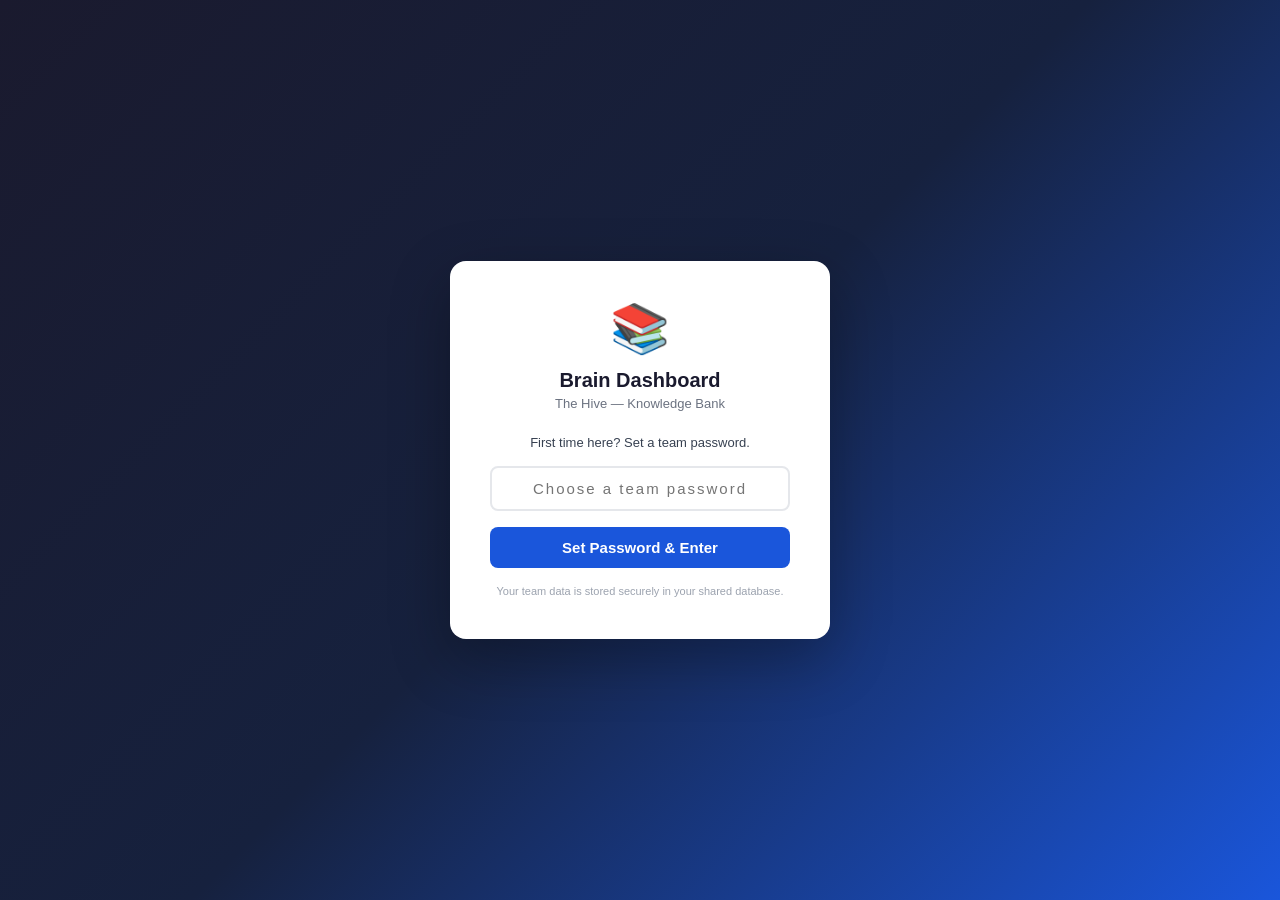
==== brain-dashboard.html @ 135d6a0e "Remove text truncation from broadcast and case report output" ====
<!DOCTYPE html>
<html lang="en">
<head>
<meta charset="UTF-8">
<meta name="viewport" content="width=device-width, initial-scale=1.0">
<title>The Hive — Brain Dashboard</title>
<style>
  /* ── Reset & Base ── */
  *, *::before, *::after { box-sizing: border-box; margin: 0; padding: 0; }
  body {
    font-family: -apple-system, BlinkMacSystemFont, 'Segoe UI', Roboto, Helvetica, Arial, sans-serif;
    background: #f0f2f7;
    color: #1a1a2e;
    min-height: 100vh;
  }

  /* ── Password Screen ── */
  .lock-screen {
    display: flex;
    align-items: center;
    justify-content: center;
    min-height: 100vh;
    background: linear-gradient(135deg, #1a1a2e 0%, #16213e 50%, #1a56db 100%);
  }
  .lock-card {
    background: #fff;
    border-radius: 16px;
    padding: 40px;
    width: 380px;
    max-width: 90vw;
    text-align: center;
    box-shadow: 0 20px 60px rgba(0,0,0,0.3);
  }
  .lock-icon { font-size: 48px; margin-bottom: 12px; }
  .lock-title { font-size: 20px; font-weight: 700; color: #1a1a2e; margin-bottom: 4px; }
  .lock-subtitle { font-size: 13px; color: #6b7280; margin-bottom: 24px; }
  .lock-input {
    width: 100%;
    padding: 12px 16px;
    border: 2px solid #e5e7eb;
    border-radius: 8px;
    font-size: 15px;
    outline: none;
    transition: border-color 0.2s;
    text-align: center;
    letter-spacing: 2px;
  }
  .lock-input:focus { border-color: #1a56db; }
  .lock-input.shake {
    animation: shake 0.3s ease-in-out;
  }
  @keyframes shake {
    0%, 100% { transform: translateX(0); }
    25% { transform: translateX(-6px); }
    75% { transform: translateX(6px); }
  }
  .lock-error {
    color: #dc2626;
    font-size: 12px;
    margin-top: 8px;
    display: none;
  }
  .lock-btn {
    width: 100%;
    padding: 12px;
    background: #1a56db;
    color: #fff;
    border: none;
    border-radius: 8px;
    font-size: 15px;
    font-weight: 600;
    cursor: pointer;
    margin-top: 16px;
    transition: background 0.2s;
  }
  .lock-btn:hover { background: #1945b3; }
  .lock-setup-note {
    font-size: 11px;
    color: #9ca3af;
    margin-top: 16px;
    line-height: 1.4;
  }

  /* ── Dashboard Layout ── */
  .dashboard { display: none; }
  .dashboard.active { display: block; }

  /* Header */
  .dash-header {
    background: #fff;
    border-bottom: 1px solid #e5e7eb;
    padding: 16px 24px;
    position: sticky;
    top: 0;
    z-index: 100;
    box-shadow: 0 1px 4px rgba(0,0,0,0.06);
  }
  .dash-header-top {
    display: flex;
    align-items: center;
    justify-content: space-between;
    margin-bottom: 12px;
  }
  .dash-brand {
    display: flex;
    align-items: center;
    gap: 10px;
  }
  .dash-brand-icon { font-size: 28px; }
  .dash-brand-text { font-size: 18px; font-weight: 700; color: #1a1a2e; }
  .dash-brand-sub { font-size: 12px; color: #6b7280; font-weight: 400; margin-left: 8px; }
  .dash-actions {
    display: flex;
    gap: 8px;
  }
  .dash-btn {
    padding: 8px 16px;
    border: 1px solid #e5e7eb;
    border-radius: 8px;
    background: #fff;
    font-size: 13px;
    font-weight: 500;
    cursor: pointer;
    transition: all 0.15s;
    color: #374151;
  }
  .dash-btn:hover { border-color: #1a56db; color: #1a56db; }
  .dash-btn-primary {
    background: #1a56db;
    color: #fff;
    border-color: #1a56db;
  }
  .dash-btn-primary:hover { background: #1945b3; }

  /* Filters Row */
  .dash-filters {
    display: flex;
    gap: 10px;
    flex-wrap: wrap;
    align-items: center;
  }
  .dash-search {
    flex: 1;
    min-width: 200px;
    padding: 9px 14px 9px 36px;
    border: 1px solid #e5e7eb;
    border-radius: 8px;
    font-size: 14px;
    outline: none;
    transition: border-color 0.2s;
    background: #f9fafb url("data:image/svg+xml,%3Csvg xmlns='http://www.w3.org/2000/svg' width='16' height='16' viewBox='0 0 24 24' fill='none' stroke='%239ca3af' stroke-width='2'%3E%3Ccircle cx='11' cy='11' r='8'/%3E%3Cpath d='m21 21-4.35-4.35'/%3E%3C/svg%3E") 12px center no-repeat;
  }
  .dash-search:focus { border-color: #1a56db; background-color: #fff; }
  .dash-filter-select {
    padding: 9px 12px;
    border: 1px solid #e5e7eb;
    border-radius: 8px;
    font-size: 13px;
    background: #f9fafb;
    color: #374151;
    cursor: pointer;
    outline: none;
    min-width: 130px;
  }
  .dash-filter-select:focus { border-color: #1a56db; }

  /* Stats Bar */
  .dash-stats {
    display: flex;
    gap: 16px;
    padding: 10px 24px;
    background: #fff;
    border-bottom: 1px solid #f3f4f6;
    flex-wrap: wrap;
  }
  .dash-stat {
    font-size: 12px;
    color: #6b7280;
    display: flex;
    align-items: center;
    gap: 4px;
  }
  .dash-stat-num {
    font-weight: 700;
    color: #1a1a2e;
  }

  /* Main Content */
  .dash-main {
    max-width: 900px;
    margin: 0 auto;
    padding: 20px 24px 40px;
  }

  /* Loading */
  .dash-loading {
    text-align: center;
    padding: 60px 20px;
    color: #6b7280;
    font-size: 15px;
  }
  .spinner {
    display: inline-block;
    width: 20px;
    height: 20px;
    border: 2px solid #e5e7eb;
    border-top-color: #1a56db;
    border-radius: 50%;
    animation: spin 0.6s linear infinite;
    vertical-align: middle;
    margin-right: 8px;
  }
  @keyframes spin { to { transform: rotate(360deg); } }

  /* Empty State */
  .dash-empty {
    text-align: center;
    padding: 80px 20px;
    color: #9ca3af;
  }
  .dash-empty-icon { font-size: 48px; margin-bottom: 12px; }
  .dash-empty-title { font-size: 18px; font-weight: 600; color: #6b7280; }
  .dash-empty-desc { font-size: 13px; margin-top: 4px; }

  /* Clip Cards */
  .clip-list {
    display: flex;
    flex-direction: column;
    gap: 12px;
  }
  .clip-card {
    background: #fff;
    border: 1px solid #e5e7eb;
    border-radius: 10px;
    padding: 16px 20px;
    transition: border-color 0.15s, box-shadow 0.15s;
  }
  .clip-card:hover {
    border-color: #c7d2fe;
    box-shadow: 0 2px 8px rgba(26,86,219,0.08);
  }
  .clip-header {
    display: flex;
    align-items: center;
    justify-content: space-between;
    margin-bottom: 8px;
    flex-wrap: wrap;
    gap: 6px;
  }
  .clip-badges {
    display: flex;
    align-items: center;
    gap: 6px;
    flex-wrap: wrap;
  }
  .clip-source {
    font-size: 10px;
    font-weight: 700;
    text-transform: uppercase;
    color: #3730a3;
    background: #e0e7ff;
    padding: 3px 8px;
    border-radius: 4px;
    letter-spacing: 0.3px;
  }
  .clip-coa {
    font-size: 9px;
    font-weight: 700;
    text-transform: uppercase;
    color: #b45309;
    background: #fef3c7;
    padding: 3px 7px;
    border-radius: 4px;
  }
  .clip-rating-badge {
    font-size: 10px;
    font-weight: 600;
    padding: 3px 8px;
    border-radius: 4px;
  }
  .clip-rating-badge.helpful { color: #059669; background: #d1fae5; }
  .clip-rating-badge.negative { color: #dc2626; background: #fee2e2; }
  .clip-rating-badge.neutral { color: #6b7280; background: #e5e7eb; }
  .clip-user {
    font-size: 10px;
    color: #9ca3af;
    font-weight: 500;
  }
  .clip-date {
    font-size: 11px;
    color: #9ca3af;
  }

  .clip-why {
    font-size: 14px;
    font-weight: 600;
    color: #1a1a2e;
    margin-bottom: 6px;
    line-height: 1.4;
  }
  .clip-text {
    font-size: 13px;
    color: #6b7280;
    line-height: 1.5;
    max-height: 60px;
    overflow: hidden;
    position: relative;
    cursor: pointer;
    transition: max-height 0.3s ease;
  }
  .clip-text.expanded {
    max-height: none;
  }
  .clip-text a {
    color: #1a56db;
    text-decoration: underline;
  }
  .clip-text-toggle {
    font-size: 11px;
    color: #1a56db;
    cursor: pointer;
    margin-top: 4px;
    font-weight: 500;
    display: none;
  }
  .clip-text-toggle.visible { display: inline-block; }

  .clip-citation-row {
    margin-top: 6px;
  }
  .clip-citation-input {
    width: 100%;
    font-size: 12px;
    color: #4b5563;
    font-style: italic;
    padding: 5px 8px;
    background: #f8f9ff;
    border: 1px solid #e0e4f0;
    border-left: 3px solid #6366f1;
    border-radius: 2px;
    font-family: inherit;
    transition: border-color 0.15s, background 0.15s;
  }
  .clip-citation-input:focus {
    outline: none;
    background: #fff;
    border-color: #6366f1;
  }
  .clip-citation-input::placeholder {
    color: #b0b8cc;
    font-style: italic;
  }
  .clip-tags {
    display: flex;
    flex-wrap: wrap;
    gap: 4px;
    margin-top: 8px;
  }
  .clip-tag {
    font-size: 11px;
    background: #f3f4f6;
    color: #6b7280;
    padding: 2px 8px;
    border-radius: 10px;
  }

  .clip-footer {
    display: flex;
    align-items: center;
    justify-content: space-between;
    margin-top: 10px;
    padding-top: 10px;
    border-top: 1px solid #f3f4f6;
    flex-wrap: wrap;
    gap: 8px;
  }
  .clip-case {
    font-size: 12px;
    color: #374151;
    font-weight: 500;
  }
  .clip-case-label { color: #9ca3af; font-weight: 400; }

  /* Case & Rating Controls Row */
  .clip-controls {
    display: flex;
    align-items: center;
    gap: 8px;
    margin-top: 10px;
    padding-top: 10px;
    border-top: 1px solid #f3f4f6;
    flex-wrap: wrap;
  }
  .clip-case-select {
    flex: 1;
    min-width: 140px;
    border: 1px solid #e5e7eb;
    border-radius: 6px;
    padding: 5px 8px;
    font-size: 12px;
    color: #374151;
    background: #f9fafb;
    outline: none;
    cursor: pointer;
  }
  .clip-case-select:focus { border-color: #1a56db; }
  .clip-case-new-input {
    flex: 1;
    min-width: 140px;
    border: 1px solid #1a56db;
    border-radius: 6px;
    padding: 5px 8px;
    font-size: 12px;
    color: #1a1a2e;
    background: #eff6ff;
    outline: none;
  }
  .clip-rating-btns {
    display: flex;
    gap: 4px;
  }
  .clip-rating-btn {
    width: 30px;
    height: 30px;
    border: 1px solid #e5e7eb;
    border-radius: 6px;
    background: #fff;
    cursor: pointer;
    font-size: 14px;
    display: flex;
    align-items: center;
    justify-content: center;
    transition: all 0.15s;
  }
  .clip-rating-btn:hover { border-color: #c7d2fe; }
  .clip-rating-btn.active-helpful { background: #d1fae5; border-color: #059669; }
  .clip-rating-btn.active-negative { background: #fee2e2; border-color: #dc2626; }
  .clip-rating-btn.active-neutral { background: #e5e7eb; border-color: #6b7280; }
  .clip-save-indicator {
    font-size: 10px;
    color: #059669;
    font-weight: 500;
    opacity: 0;
    transition: opacity 0.3s;
  }
  .clip-save-indicator.show { opacity: 1; }

  .clip-link {
    font-size: 12px;
    color: #1a56db;
    text-decoration: none;
    font-weight: 500;
  }
  .clip-link:hover { text-decoration: underline; }

  /* Broadcast */
  .clip-broadcast-btn {
    font-size: 12px;
    padding: 5px 12px;
    border: 1px solid #e5e7eb;
    border-radius: 6px;
    background: #fff;
    cursor: pointer;
    color: #374151;
    font-weight: 500;
    transition: all 0.15s;
  }
  .clip-broadcast-btn:hover { border-color: #1a56db; color: #1a56db; }
  .clip-broadcast-card {
    margin-top: 10px;
    border: 1px solid #c7d2fe;
    border-radius: 8px;
    background: #f5f3ff;
    padding: 14px;
    display: none;
  }
  .clip-broadcast-card.active { display: block; }
  .clip-broadcast-text {
    font-family: 'SF Mono', 'Menlo', 'Consolas', monospace;
    font-size: 12px;
    line-height: 1.6;
    color: #1a1a2e;
    white-space: pre-wrap;
    word-break: break-word;
    max-height: 200px;
    overflow-y: auto;
    margin-bottom: 10px;
  }
  .clip-broadcast-copy {
    width: 100%;
    padding: 8px;
    background: #fff;
    color: #374151;
    border: 1px solid #e5e7eb;
    border-radius: 6px;
    font-size: 12px;
    font-weight: 500;
    cursor: pointer;
  }
  .clip-broadcast-copy:hover { border-color: #1a56db; color: #1a56db; }
  .clip-broadcast-feedback {
    text-align: center;
    color: #059669;
    font-size: 12px;
    font-weight: 500;
    margin-top: 6px;
    display: none;
  }

  /* ── Case Report Panel ── */
  .report-overlay {
    display: none;
    position: fixed;
    top: 0; left: 0; right: 0; bottom: 0;
    background: rgba(0,0,0,0.5);
    z-index: 200;
    align-items: center;
    justify-content: center;
  }
  .report-overlay.active { display: flex; }
  .report-panel {
    background: #fff;
    border-radius: 12px;
    padding: 24px;
    width: 600px;
    max-width: 90vw;
    max-height: 80vh;
    overflow-y: auto;
    box-shadow: 0 20px 60px rgba(0,0,0,0.2);
  }
  .report-title {
    font-size: 18px;
    font-weight: 700;
    margin-bottom: 16px;
    display: flex;
    align-items: center;
    justify-content: space-between;
  }
  .report-close {
    background: none;
    border: none;
    font-size: 22px;
    cursor: pointer;
    color: #9ca3af;
    padding: 4px;
    line-height: 1;
  }
  .report-close:hover { color: #374151; }
  .report-select {
    width: 100%;
    padding: 10px 14px;
    border: 1px solid #e5e7eb;
    border-radius: 8px;
    font-size: 14px;
    margin-bottom: 12px;
    outline: none;
  }
  .report-select:focus { border-color: #1a56db; }
  .report-generate-btn {
    width: 100%;
    padding: 10px;
    background: #1a56db;
    color: #fff;
    border: none;
    border-radius: 8px;
    font-size: 14px;
    font-weight: 600;
    cursor: pointer;
    margin-bottom: 16px;
  }
  .report-generate-btn:hover { background: #1945b3; }
  .report-output {
    display: none;
  }
  .report-output.active { display: block; }
  .report-text {
    font-family: 'SF Mono', 'Menlo', 'Consolas', monospace;
    font-size: 12px;
    line-height: 1.6;
    color: #1a1a2e;
    white-space: pre-wrap;
    word-break: break-word;
    background: #f9fafb;
    border: 1px solid #e5e7eb;
    border-radius: 8px;
    padding: 16px;
    max-height: 400px;
    overflow-y: auto;
    margin-bottom: 12px;
  }
  .report-copy-btn {
    width: 100%;
    padding: 10px;
    background: #fff;
    color: #374151;
    border: 1px solid #e5e7eb;
    border-radius: 8px;
    font-size: 13px;
    font-weight: 500;
    cursor: pointer;
  }
  .report-copy-btn:hover { border-color: #1a56db; color: #1a56db; }
  .report-feedback {
    text-align: center;
    color: #059669;
    font-size: 13px;
    font-weight: 500;
    margin-top: 8px;
    display: none;
  }

  /* ── Refresh indicator ── */
  .dash-refresh {
    font-size: 11px;
    color: #9ca3af;
    text-align: center;
    padding: 12px;
  }

  /* ── Responsive ── */
  @media (max-width: 640px) {
    .dash-header { padding: 12px 16px; }
    .dash-main { padding: 16px; }
    .dash-filters { flex-direction: column; }
    .dash-search { min-width: unset; }
    .dash-filter-select { width: 100%; }
    .clip-card { padding: 12px 14px; }
    .dash-header-top { flex-direction: column; align-items: flex-start; gap: 8px; }
    .dash-actions { width: 100%; }
    .dash-btn { flex: 1; text-align: center; }
  }
</style>
</head>
<body>

<!-- ── Password Screen ── -->
<div class="lock-screen" id="lock-screen">
  <div class="lock-card">
    <div class="lock-icon">&#128218;</div>
    <div class="lock-title">Brain Dashboard</div>
    <div class="lock-subtitle">The Hive — Knowledge Bank</div>
    <div id="setup-section" style="display: none;">
      <p style="font-size: 13px; color: #374151; margin-bottom: 16px;">First time here? Set a team password.</p>
      <input type="password" id="setup-input" class="lock-input" placeholder="Choose a team password" />
      <div class="lock-error" id="setup-error">Please enter a password</div>
      <button class="lock-btn" id="btn-setup">Set Password &amp; Enter</button>
    </div>
    <div id="unlock-section" style="display: none;">
      <input type="password" id="unlock-input" class="lock-input" placeholder="Enter team password" />
      <div class="lock-error" id="unlock-error">Wrong password. Try again.</div>
      <button class="lock-btn" id="btn-unlock">Unlock</button>
    </div>
    <div class="lock-setup-note">Your team data is stored securely in your shared database.</div>
  </div>
</div>

<!-- ── Dashboard ── -->
<div class="dashboard" id="dashboard">

  <!-- Header -->
  <div class="dash-header">
    <div class="dash-header-top">
      <div class="dash-brand">
        <span class="dash-brand-icon">&#128218;</span>
        <span class="dash-brand-text">Brain Dashboard <span class="dash-brand-sub">The Hive</span></span>
      </div>
      <div class="dash-actions">
        <button class="dash-btn" id="btn-refresh">&#128260; Refresh</button>
        <button class="dash-btn" id="btn-export-csv">&#128230; Export CSV</button>
        <button class="dash-btn dash-btn-primary" id="btn-case-report">&#128203; Case Report</button>
      </div>
    </div>
    <div class="dash-filters">
      <input type="text" class="dash-search" id="search-input" placeholder="Search clips..." />
      <select class="dash-filter-select" id="filter-coa">
        <option value="">All Causes of Action</option>
      </select>
      <select class="dash-filter-select" id="filter-case">
        <option value="">All Cases</option>
      </select>
      <select class="dash-filter-select" id="filter-rating">
        <option value="">All Ratings</option>
        <option value="Helpful">&#9989; Helpful</option>
        <option value="Negative">&#9888;&#65039; Negative</option>
        <option value="Neutral">&#10134; Neutral</option>
        <option value="__unrated__">&#128204; Unrated</option>
      </select>
      <select class="dash-filter-select" id="filter-user">
        <option value="">All Users</option>
      </select>
    </div>
  </div>

  <!-- Stats -->
  <div class="dash-stats" id="stats-bar">
    <div class="dash-stat"><span class="dash-stat-num" id="stat-total">0</span> clips</div>
    <div class="dash-stat">&#9989; <span class="dash-stat-num" id="stat-helpful">0</span> Helpful</div>
    <div class="dash-stat">&#9888;&#65039; <span class="dash-stat-num" id="stat-negative">0</span> Negative</div>
    <div class="dash-stat">&#10134; <span class="dash-stat-num" id="stat-neutral">0</span> Neutral</div>
    <div class="dash-stat">&#128204; <span class="dash-stat-num" id="stat-cases">0</span> Cases</div>
  </div>

  <!-- Main Content -->
  <div class="dash-main">
    <div class="dash-loading" id="loading"><span class="spinner"></span> Loading clips from database...</div>
    <div class="dash-empty" id="empty-state" style="display: none;">
      <div class="dash-empty-icon">&#128218;</div>
      <div class="dash-empty-title">No clips found</div>
      <div class="dash-empty-desc">Start capturing legal findings with the Chrome extension!</div>
    </div>
    <div class="clip-list" id="clip-list"></div>
    <div class="dash-refresh" id="refresh-note"></div>
  </div>
</div>

<!-- ── Case Report Overlay ── -->
<div class="report-overlay" id="report-overlay">
  <div class="report-panel">
    <div class="report-title">
      &#128203; Case Report
      <button class="report-close" id="report-close">&times;</button>
    </div>
    <select class="report-select" id="report-case-select">
      <option value="">— Pick a case —</option>
    </select>
    <button class="report-generate-btn" id="report-generate">Generate Report</button>
    <div class="report-output" id="report-output">
      <div class="report-text" id="report-text"></div>
      <button class="report-copy-btn" id="report-copy">&#128203; Copy to Clipboard</button>
      <div class="report-feedback" id="report-feedback">Copied!</div>
    </div>
  </div>
</div>

<script>
(function () {
  // ── Supabase Config ──
  const SUPABASE_URL = 'https://enptpydsfxmigfodrjbb.supabase.co';
  const SUPABASE_KEY = 'sb_publishable_L3XRLx45c6FLdRQG7oGLeg_faLqqPEU';

  // ── State ──
  let allRecords = [];
  let filteredRecords = [];
  let knownCaseNames = [];

  // ── DOM ──
  const lockScreen = document.getElementById('lock-screen');
  const setupSection = document.getElementById('setup-section');
  const unlockSection = document.getElementById('unlock-section');
  const setupInput = document.getElementById('setup-input');
  const setupError = document.getElementById('setup-error');
  const btnSetup = document.getElementById('btn-setup');
  const unlockInput = document.getElementById('unlock-input');
  const unlockError = document.getElementById('unlock-error');
  const btnUnlock = document.getElementById('btn-unlock');

  const dashboard = document.getElementById('dashboard');
  const searchInput = document.getElementById('search-input');
  const filterCoa = document.getElementById('filter-coa');
  const filterCase = document.getElementById('filter-case');
  const filterRating = document.getElementById('filter-rating');
  const filterUser = document.getElementById('filter-user');
  const loading = document.getElementById('loading');
  const emptyState = document.getElementById('empty-state');
  const clipList = document.getElementById('clip-list');
  const refreshNote = document.getElementById('refresh-note');

  const btnRefresh = document.getElementById('btn-refresh');
  const btnExportCsv = document.getElementById('btn-export-csv');
  const btnCaseReport = document.getElementById('btn-case-report');

  const reportOverlay = document.getElementById('report-overlay');
  const reportClose = document.getElementById('report-close');
  const reportCaseSelect = document.getElementById('report-case-select');
  const reportGenerate = document.getElementById('report-generate');
  const reportOutput = document.getElementById('report-output');
  const reportText = document.getElementById('report-text');
  const reportCopy = document.getElementById('report-copy');
  const reportFeedback = document.getElementById('report-feedback');

  // ── Password Logic ──
  const storedPw = localStorage.getItem('brainDashPassword');
  if (!storedPw) {
    setupSection.style.display = 'block';
  } else {
    unlockSection.style.display = 'block';
  }

  btnSetup.addEventListener('click', () => {
    const pw = setupInput.value.trim();
    if (!pw) { setupError.style.display = 'block'; return; }
    localStorage.setItem('brainDashPassword', pw);
    setupError.style.display = 'none';
    enterDashboard();
  });
  setupInput.addEventListener('keydown', (e) => { if (e.key === 'Enter') btnSetup.click(); });
  setupInput.addEventListener('input', () => { setupError.style.display = 'none'; });

  btnUnlock.addEventListener('click', () => {
    const entered = unlockInput.value;
    if (entered === localStorage.getItem('brainDashPassword')) {
      unlockError.style.display = 'none';
      enterDashboard();
    } else {
      unlockError.style.display = 'block';
      unlockInput.classList.add('shake');
      setTimeout(() => unlockInput.classList.remove('shake'), 400);
      unlockInput.select();
    }
  });
  unlockInput.addEventListener('keydown', (e) => { if (e.key === 'Enter') btnUnlock.click(); });
  unlockInput.addEventListener('input', () => { unlockError.style.display = 'none'; });

  function enterDashboard() {
    lockScreen.style.display = 'none';
    dashboard.classList.add('active');
    loadData();
  }

  // ── Supabase Fetch ──
  async function fetchClips() {
    const res = await fetch(`${SUPABASE_URL}/rest/v1/clips?order=created_at.desc&select=*`, {
      headers: {
        'apikey': SUPABASE_KEY,
        'Authorization': `Bearer ${SUPABASE_KEY}`
      }
    });
    if (!res.ok) throw new Error(`Fetch failed: ${res.status}`);
    return await res.json();
  }

  function mapRecord(row) {
    return {
      id: row.id,
      timestamp: row.timestamp || row.created_at,
      user: row.username || '',
      source: row.source || '',
      pageTitle: row.page_title || '',
      url: row.url || '',
      text: row.captured_text || '',
      html: row.captured_html || '',
      why: row.why_it_matters || '',
      tags: row.tags || '',
      causeOfAction: row.cause_of_action || '',
      caseName: row.case_name || '',
      rating: row.rating || '',
      citation: row.citation || ''
    };
  }

  // ── Update Record in Supabase ──
  async function updateRecord(id, updates) {
    if (!id) { console.warn('No id for update'); return; }
    try {
      const res = await fetch(`${SUPABASE_URL}/rest/v1/clips?id=eq.${id}`, {
        method: 'PATCH',
        headers: {
          'apikey': SUPABASE_KEY,
          'Authorization': `Bearer ${SUPABASE_KEY}`,
          'Content-Type': 'application/json',
          'Prefer': 'return=representation'
        },
        body: JSON.stringify(updates)
      });
      if (!res.ok) console.warn('Update failed:', res.status);
    } catch (e) {
      console.warn('Update error:', e);
    }
  }

  function flashSaved(idx) {
    const ind = document.getElementById(`save-ind-${idx}`);
    if (!ind) return;
    ind.classList.add('show');
    setTimeout(() => { ind.classList.remove('show'); }, 1500);
  }

  // ── Load Data ──
  async function loadData() {
    loading.style.display = 'block';
    emptyState.style.display = 'none';
    clipList.innerHTML = '';

    try {
      const rows = await fetchClips();
      allRecords = rows.map(mapRecord);
    } catch (err) {
      loading.style.display = 'none';
      clipList.innerHTML = '<div class="dash-empty"><div class="dash-empty-icon">&#9888;&#65039;</div><div class="dash-empty-title">Failed to load</div><div class="dash-empty-desc">' + escapeHtml(err.message) + '</div></div>';
      return;
    }

    loading.style.display = 'none';

    // Build known case names list
    knownCaseNames = [...new Set(allRecords.map(r => r.caseName).filter(Boolean))].sort();

    populateFilters();
    applyFilters();

    refreshNote.textContent = 'Last refreshed: ' + new Date().toLocaleTimeString();
  }

  // ── Populate Dynamic Filter Dropdowns ──
  function populateFilters() {
    // COA
    const coas = [...new Set(allRecords.map(r => r.causeOfAction).filter(Boolean))].sort();
    filterCoa.innerHTML = '<option value="">All Causes of Action</option>';
    coas.forEach(c => { filterCoa.innerHTML += `<option value="${escapeHtml(c)}">${escapeHtml(c)}</option>`; });

    // Cases
    const cases = [...new Set(allRecords.map(r => r.caseName).filter(Boolean))].sort();
    filterCase.innerHTML = '<option value="">All Cases</option>';
    cases.forEach(c => { filterCase.innerHTML += `<option value="${escapeHtml(c)}">${escapeHtml(c)}</option>`; });

    // Users
    const users = [...new Set(allRecords.map(r => r.user).filter(Boolean))].sort();
    filterUser.innerHTML = '<option value="">All Users</option>';
    users.forEach(u => { filterUser.innerHTML += `<option value="${escapeHtml(u)}">${escapeHtml(u)}</option>`; });
  }

  // ── Apply Filters & Search ──
  function applyFilters() {
    const q = searchInput.value.trim().toLowerCase();
    const coa = filterCoa.value;
    const caseName = filterCase.value;
    const rating = filterRating.value;
    const user = filterUser.value;

    filteredRecords = allRecords.filter(r => {
      if (coa && r.causeOfAction !== coa) return false;
      if (caseName && r.caseName !== caseName) return false;
      if (rating === '__unrated__' && r.rating) return false;
      if (rating && rating !== '__unrated__' && r.rating !== rating) return false;
      if (user && r.user !== user) return false;

      if (q) {
        const searchable = [r.why, r.text, r.tags, r.source, r.pageTitle, r.causeOfAction, r.caseName, r.user, r.citation].join(' ').toLowerCase();
        if (!searchable.includes(q)) return false;
      }

      return true;
    });

    updateStats();
    renderClips();
  }

  // ── Stats ──
  function updateStats() {
    document.getElementById('stat-total').textContent = filteredRecords.length;
    document.getElementById('stat-helpful').textContent = filteredRecords.filter(r => r.rating === 'Helpful').length;
    document.getElementById('stat-negative').textContent = filteredRecords.filter(r => r.rating === 'Negative').length;
    document.getElementById('stat-neutral').textContent = filteredRecords.filter(r => r.rating === 'Neutral').length;
    document.getElementById('stat-cases').textContent = new Set(filteredRecords.map(r => r.caseName).filter(Boolean)).size;
  }

  // ── Render Clips ──
  function renderClips() {
    if (filteredRecords.length === 0) {
      clipList.innerHTML = '';
      emptyState.style.display = 'block';
      return;
    }
    emptyState.style.display = 'none';

    clipList.innerHTML = filteredRecords.map((r, i) => {
      const date = r.timestamp ? new Date(r.timestamp).toLocaleDateString('en-US', { month: 'short', day: 'numeric', year: 'numeric' }) : '';
      const tagsHtml = (r.tags || '').split(',').filter(t => t.trim()).map(t =>
        `<span class="clip-tag">${escapeHtml(t.trim())}</span>`
      ).join('');
      const coaBadge = r.causeOfAction ? `<span class="clip-coa">${escapeHtml(r.causeOfAction)}</span>` : '';

      const userBadge = r.user ? `<span class="clip-user">by ${escapeHtml(r.user)}</span>` : '';
      const textPreview = r.html ? sanitizeHtml(r.html) : escapeHtml(r.text || '');
      const needsToggle = (r.text || '').length > 200;

      const currentRating = r.rating || '';
      const currentCase = r.caseName || '';

      // Build case name dropdown options
      let caseOptions = '<option value="">— Assign case —</option>';
      knownCaseNames.forEach(name => {
        const selected = name === currentCase ? ' selected' : '';
        caseOptions += `<option value="${escapeHtml(name)}"${selected}>${escapeHtml(name)}</option>`;
      });
      if (currentCase && !knownCaseNames.includes(currentCase)) {
        caseOptions += `<option value="${escapeHtml(currentCase)}" selected>${escapeHtml(currentCase)}</option>`;
      }
      caseOptions += '<option value="__add_new__">\u2795 Add new...</option>';

      const urlLink = r.url ? `<a href="${escapeHtml(r.url)}" target="_blank" rel="noopener" class="clip-link">&#128279; View Source</a>` : '';

      return `
        <div class="clip-card">
          <div class="clip-header">
            <div class="clip-badges">
              <span class="clip-source">${escapeHtml(r.source || 'Web')}</span>
              ${coaBadge}
              ${userBadge}
            </div>
            <span class="clip-date">${date}</span>
          </div>
          <div class="clip-why">${escapeHtml(r.why || '')}</div>
          <div class="clip-text" data-idx="${i}">${textPreview}</div>
          ${needsToggle ? `<span class="clip-text-toggle visible" data-idx="${i}">Show more</span>` : ''}
          <div class="clip-citation-row">
            <input type="text" class="clip-citation-input" data-idx="${i}" placeholder="Add citation (e.g., Smith v. Jones, 123 F.3d 456)" value="${escapeHtml(r.citation || '')}" />
          </div>
          ${tagsHtml ? `<div class="clip-tags">${tagsHtml}</div>` : ''}
          <div class="clip-controls">
            <select class="clip-case-select" data-idx="${i}">${caseOptions}</select>
            <input type="text" class="clip-case-new-input" data-idx="${i}" placeholder="Type case name..." style="display: none;" />
            <div class="clip-rating-btns">
              <button class="clip-rating-btn ${currentRating === 'Helpful' ? 'active-helpful' : ''}" data-idx="${i}" data-rating="Helpful" title="Helpful">&#9989;</button>
              <button class="clip-rating-btn ${currentRating === 'Negative' ? 'active-negative' : ''}" data-idx="${i}" data-rating="Negative" title="Negative">&#9888;&#65039;</button>
              <button class="clip-rating-btn ${currentRating === 'Neutral' ? 'active-neutral' : ''}" data-idx="${i}" data-rating="Neutral" title="Neutral">&#10134;</button>
            </div>
            <span class="clip-save-indicator" id="save-ind-${i}">&#10003; Saved</span>
          </div>
          <div class="clip-footer">
            <div>${urlLink}</div>
            <button class="clip-broadcast-btn" data-idx="${i}">&#128225; Broadcast</button>
          </div>
          <div class="clip-broadcast-card" id="broadcast-card-${i}">
            <div class="clip-broadcast-text" id="broadcast-text-${i}"></div>
            <button class="clip-broadcast-copy" data-idx="${i}">&#128203; Copy to Clipboard</button>
            <div class="clip-broadcast-feedback" id="broadcast-feedback-${i}">Copied!</div>
          </div>
        </div>
      `;
    }).join('');

    // Attach expand/collapse handlers
    clipList.querySelectorAll('.clip-text-toggle').forEach(btn => {
      btn.addEventListener('click', () => {
        const idx = btn.dataset.idx;
        const textEl = clipList.querySelector(`.clip-text[data-idx="${idx}"]`);
        if (textEl.classList.contains('expanded')) {
          textEl.classList.remove('expanded');
          btn.textContent = 'Show more';
        } else {
          textEl.classList.add('expanded');
          btn.textContent = 'Show less';
        }
      });
    });

    // Attach broadcast button handlers
    clipList.querySelectorAll('.clip-broadcast-btn').forEach(btn => {
      btn.addEventListener('click', () => {
        const idx = parseInt(btn.dataset.idx);
        const card = document.getElementById(`broadcast-card-${idx}`);
        const textEl = document.getElementById(`broadcast-text-${idx}`);

        if (card.classList.contains('active')) {
          card.classList.remove('active');
          btn.innerHTML = '&#128225; Broadcast';
          return;
        }

        // Close any other open broadcast cards
        clipList.querySelectorAll('.clip-broadcast-card').forEach(c => c.classList.remove('active'));
        clipList.querySelectorAll('.clip-broadcast-btn').forEach(b => b.innerHTML = '&#128225; Broadcast');

        textEl.textContent = formatBroadcast(filteredRecords[idx]);
        card.classList.add('active');
        btn.textContent = '\u25B2 Hide';
      });
    });

    // Attach broadcast copy handlers
    clipList.querySelectorAll('.clip-broadcast-copy').forEach(btn => {
      btn.addEventListener('click', async () => {
        const idx = btn.dataset.idx;
        const text = document.getElementById(`broadcast-text-${idx}`).textContent;
        const feedback = document.getElementById(`broadcast-feedback-${idx}`);
        try {
          await navigator.clipboard.writeText(text);
        } catch (e) {
          const ta = document.createElement('textarea');
          ta.value = text;
          document.body.appendChild(ta);
          ta.select();
          document.execCommand('copy');
          document.body.removeChild(ta);
        }
        feedback.style.display = 'block';
        setTimeout(() => { feedback.style.display = 'none'; }, 2000);
      });
    });

    // ── Case name dropdown handlers ──
    clipList.querySelectorAll('.clip-case-select').forEach(select => {
      select.addEventListener('change', () => {
        const idx = parseInt(select.dataset.idx);
        const r = filteredRecords[idx];

        if (select.value === '__add_new__') {
          select.style.display = 'none';
          const newInput = select.parentElement.querySelector('.clip-case-new-input');
          newInput.style.display = 'block';
          newInput.focus();
          return;
        }

        const caseName = select.value;
        r.caseName = caseName;
        updateRecord(r.id, { case_name: caseName });
        flashSaved(idx);
      });
    });

    // ── "Add new" case input handlers ──
    clipList.querySelectorAll('.clip-case-new-input').forEach(input => {
      function commitNewCase() {
        const idx = parseInt(input.dataset.idx);
        const r = filteredRecords[idx];
        const caseName = input.value.trim();
        const select = input.parentElement.querySelector('.clip-case-select');

        if (caseName) {
          if (!knownCaseNames.includes(caseName)) {
            knownCaseNames.push(caseName);
            knownCaseNames.sort();
          }
          // Add option to all dropdowns on the page
          clipList.querySelectorAll('.clip-case-select').forEach(s => {
            const exists = Array.from(s.options).some(o => o.value === caseName);
            if (!exists) {
              const addNewOpt = s.querySelector('option[value="__add_new__"]');
              const newOpt = document.createElement('option');
              newOpt.value = caseName;
              newOpt.textContent = caseName;
              s.insertBefore(newOpt, addNewOpt);
            }
          });
          select.value = caseName;
          r.caseName = caseName;
          updateRecord(r.id, { case_name: caseName });
          flashSaved(idx);
        } else {
          select.value = r.caseName || '';
        }

        input.style.display = 'none';
        select.style.display = 'block';
        input.value = '';
      }

      input.addEventListener('keydown', (e) => {
        if (e.key === 'Enter') { e.preventDefault(); commitNewCase(); }
        if (e.key === 'Escape') {
          const select = input.parentElement.querySelector('.clip-case-select');
          select.value = filteredRecords[parseInt(input.dataset.idx)].caseName || '';
          input.style.display = 'none';
          select.style.display = 'block';
          input.value = '';
        }
      });
      input.addEventListener('blur', () => { setTimeout(commitNewCase, 150); });
    });

    // ── Rating button handlers ──
    clipList.querySelectorAll('.clip-rating-btn').forEach(btn => {
      btn.addEventListener('click', () => {
        const idx = parseInt(btn.dataset.idx);
        const r = filteredRecords[idx];
        const rating = btn.dataset.rating;
        const newRating = (r.rating === rating) ? '' : rating;
        r.rating = newRating;

        // Update button styles in this row
        const row = btn.closest('.clip-controls');
        row.querySelectorAll('.clip-rating-btn').forEach(b => {
          b.className = 'clip-rating-btn';
        });
        if (newRating) {
          btn.classList.add('active-' + newRating.toLowerCase());
        }

        updateRecord(r.id, { rating: newRating });
        flashSaved(idx);
        updateStats();
      });
    });

    // ── Citation input handlers (save on blur or Enter) ──
    let citationDebounce = null;
    clipList.querySelectorAll('.clip-citation-input').forEach(input => {
      input.addEventListener('blur', () => {
        const idx = parseInt(input.dataset.idx);
        const r = filteredRecords[idx];
        const newCitation = input.value.trim();
        if (newCitation !== (r.citation || '')) {
          r.citation = newCitation;
          updateRecord(r.id, { citation: newCitation });
          flashSaved(idx);
        }
      });
      input.addEventListener('keydown', (e) => {
        if (e.key === 'Enter') {
          e.preventDefault();
          input.blur();
        }
      });
    });
  }

  // ── Format Broadcast Message ──
  function formatBroadcast(record) {
    const title = record.pageTitle || record.source || 'something interesting';
    const why = record.why.charAt(0).toLowerCase() + record.why.slice(1);
    const whyClean = why.replace(/\.\s*$/, '');

    let msg = `Hey team \u2014 found something worth reading: *${title}*\n\n`;
    msg += `Why it matters: ${whyClean}.\n\n`;
    msg += `Here is a key quote from the source:\n`;

    msg += `> \u201C${record.text}\u201D\n\n`;

    if (record.citation) msg += `Citation: ${record.citation}\n`;
    if (record.url) msg += `Read more: ${record.url}\n`;
    if (record.tags) msg += `\n#${record.tags.split(',').map(t => t.trim()).join(' #')}`;
    return msg;
  }

  // ── Event Listeners ──
  let searchTimeout;
  searchInput.addEventListener('input', () => {
    clearTimeout(searchTimeout);
    searchTimeout = setTimeout(applyFilters, 200);
  });
  filterCoa.addEventListener('change', applyFilters);
  filterCase.addEventListener('change', applyFilters);
  filterRating.addEventListener('change', applyFilters);
  filterUser.addEventListener('change', applyFilters);

  btnRefresh.addEventListener('click', loadData);

  // ── CSV Export ──
  btnExportCsv.addEventListener('click', () => {
    const data = filteredRecords.length > 0 ? filteredRecords : allRecords;
    if (data.length === 0) return;

    const headers = ['Timestamp', 'User', 'Source', 'Page Title', 'URL', 'Captured Text', 'Why It Matters', 'Tags', 'Cause of Action', 'Case Name', 'Rating', 'Citation'];
    const rows = data.map(r => [
      r.timestamp || '', r.user || '', r.source || '', r.pageTitle || '',
      r.url || '', r.text || '', r.why || '', r.tags || '',
      r.causeOfAction || '', r.caseName || '', r.rating || '', r.citation || ''
    ]);

    const csvContent = [headers, ...rows]
      .map(row => row.map(cell => `"${String(cell).replace(/"/g, '""')}"`).join(','))
      .join('\n');

    const blob = new Blob([csvContent], { type: 'text/csv;charset=utf-8;' });
    const url = URL.createObjectURL(blob);
    const a = document.createElement('a');
    a.href = url;
    a.download = `the-hive-export-${new Date().toISOString().slice(0, 10)}.csv`;
    a.click();
    URL.revokeObjectURL(url);
  });

  // ── Case Report ──
  btnCaseReport.addEventListener('click', () => {
    const caseNames = [...new Set(allRecords.map(r => r.caseName).filter(Boolean))].sort();
    reportCaseSelect.innerHTML = '<option value="">— Pick a case —</option>';
    caseNames.forEach(name => {
      reportCaseSelect.innerHTML += `<option value="${escapeHtml(name)}">${escapeHtml(name)}</option>`;
    });
    if (caseNames.length === 0) {
      reportCaseSelect.innerHTML = '<option value="">No cases assigned yet</option>';
    }
    reportOutput.classList.remove('active');
    reportOverlay.classList.add('active');
  });

  reportClose.addEventListener('click', () => { reportOverlay.classList.remove('active'); });
  reportOverlay.addEventListener('click', (e) => { if (e.target === reportOverlay) reportOverlay.classList.remove('active'); });

  reportGenerate.addEventListener('click', () => {
    const caseName = reportCaseSelect.value;
    if (!caseName) return;

    const caseRecords = allRecords.filter(r => r.caseName === caseName);
    const helpful = caseRecords.filter(r => r.rating === 'Helpful');
    const negative = caseRecords.filter(r => r.rating === 'Negative');
    const neutral = caseRecords.filter(r => r.rating === 'Neutral');
    const unrated = caseRecords.filter(r => !r.rating);

    let report = `\u{1F4CB} CASE: ${caseName}\n\n`;

    function formatSection(title, emoji, items) {
      if (items.length === 0) return '';
      let s = `${emoji} ${title}\n\u2500\u2500\u2500\u2500\u2500\u2500\u2500\u2500\u2500\n`;
      items.forEach(r => {
        const source = r.pageTitle || r.source || 'Unknown source';
        const why = r.why || '';
        s += `\u2022 ${source} \u2014 ${why}\n`;
        s += `  Key quote: \u201C${r.text || ''}\u201D\n`;
        if (r.citation) s += `  Citation: ${r.citation}\n`;
        if (r.url) s += `  Link: ${r.url}\n`;
        s += '\n';
      });
      return s;
    }

    report += formatSection('HELPFUL', '\u2705', helpful);
    report += formatSection('NEGATIVE', '\u26A0\uFE0F', negative);
    report += formatSection('NEUTRAL', '\u2796', neutral);
    if (unrated.length > 0) {
      report += formatSection('UNRATED', '\u{1F4CC}', unrated);
    }

    reportText.textContent = report;
    reportOutput.classList.add('active');
  });

  reportCopy.addEventListener('click', async () => {
    try {
      await navigator.clipboard.writeText(reportText.textContent);
    } catch (e) {
      const ta = document.createElement('textarea');
      ta.value = reportText.textContent;
      document.body.appendChild(ta);
      ta.select();
      document.execCommand('copy');
      document.body.removeChild(ta);
    }
    reportFeedback.style.display = 'block';
    setTimeout(() => { reportFeedback.style.display = 'none'; }, 2000);
  });

  // ── Helpers ──
  function sanitizeHtml(html) {
    const div = document.createElement('div');
    div.innerHTML = html;
    function clean(node) {
      const result = document.createDocumentFragment();
      node.childNodes.forEach(child => {
        if (child.nodeType === Node.TEXT_NODE) {
          result.appendChild(document.createTextNode(child.textContent));
        } else if (child.nodeType === Node.ELEMENT_NODE) {
          if (child.tagName === 'A' && child.href) {
            const a = document.createElement('a');
            a.href = child.href;
            a.target = '_blank';
            a.rel = 'noopener';
            a.textContent = child.textContent;
            result.appendChild(a);
          } else if (child.tagName === 'BR') {
            result.appendChild(document.createElement('br'));
          } else {
            result.appendChild(clean(child));
          }
        }
      });
      return result;
    }
    const safeDiv = document.createElement('div');
    safeDiv.appendChild(clean(div));
    return safeDiv.innerHTML;
  }

  function escapeHtml(str) {
    const div = document.createElement('div');
    div.textContent = str;
    return div.innerHTML;
  }
})();
</script>
</body>
</html>
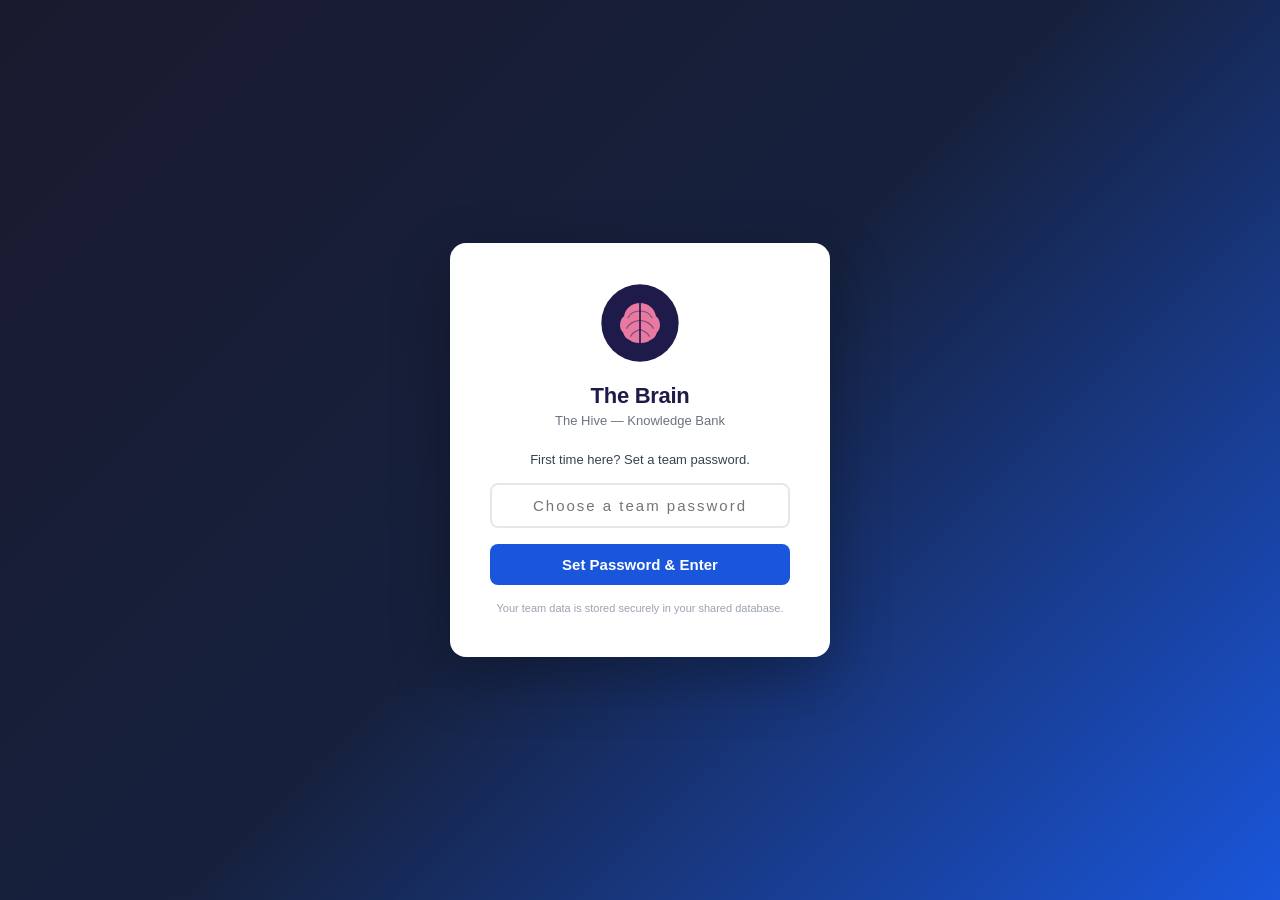
==== commit 9cb6c1d0: "Rename Brain Dashboard to The Brain with SVG brain logo Co-Authored-By: Claude Opus 4.6 <noreply@ant" ====
--- a/brain-dashboard.html
+++ b/brain-dashboard.html
@@ -3,7 +3,7 @@
 <head>
 <meta charset="UTF-8">
 <meta name="viewport" content="width=device-width, initial-scale=1.0">
-<title>The Hive — Brain Dashboard</title>
+<title>The Brain — The Hive</title>
 <style>
   /* ── Reset & Base ── */
   *, *::before, *::after { box-sizing: border-box; margin: 0; padding: 0; }
@@ -31,8 +31,8 @@
     text-align: center;
     box-shadow: 0 20px 60px rgba(0,0,0,0.3);
   }
-  .lock-icon { font-size: 48px; margin-bottom: 12px; }
-  .lock-title { font-size: 20px; font-weight: 700; color: #1a1a2e; margin-bottom: 4px; }
+  .lock-brain-img { margin-bottom: 16px; }
+  .lock-title { font-size: 22px; font-weight: 800; color: #1e1b4b; margin-bottom: 4px; letter-spacing: -0.3px; }
   .lock-subtitle { font-size: 13px; color: #6b7280; margin-bottom: 24px; }
   .lock-input {
     width: 100%;
@@ -106,8 +106,8 @@
     align-items: center;
     gap: 10px;
   }
-  .dash-brand-icon { font-size: 28px; }
-  .dash-brand-text { font-size: 18px; font-weight: 700; color: #1a1a2e; }
+  .dash-brand-icon { flex-shrink: 0; }
+  .dash-brand-text { font-size: 20px; font-weight: 800; color: #1e1b4b; letter-spacing: -0.3px; }
   .dash-brand-sub { font-size: 12px; color: #6b7280; font-weight: 400; margin-left: 8px; }
   .dash-actions {
     display: flex;
@@ -291,12 +291,40 @@
     color: #9ca3af;
   }
 
+  .clip-title {
+    font-size: 15px;
+    font-weight: 700;
+    color: #1e1b4b;
+    line-height: 1.35;
+    margin-bottom: 2px;
+  }
+  .clip-title a {
+    color: #1e1b4b;
+    text-decoration: none;
+  }
+  .clip-title a:hover {
+    color: #1a56db;
+    text-decoration: underline;
+  }
+  .clip-case-name {
+    font-size: 12px;
+    font-weight: 600;
+    color: #6366f1;
+    margin-bottom: 6px;
+  }
   .clip-why {
-    font-size: 14px;
-    font-weight: 600;
-    color: #1a1a2e;
+    font-size: 13px;
+    font-weight: 500;
+    color: #374151;
     margin-bottom: 6px;
     line-height: 1.4;
+    padding: 6px 10px;
+    background: #fefce8;
+    border-left: 3px solid #eab308;
+    border-radius: 2px;
+  }
+  .clip-why::before {
+    content: '\1F4A1 ';
   }
   .clip-text {
     font-size: 13px;
@@ -326,28 +354,34 @@
   .clip-text-toggle.visible { display: inline-block; }
 
   .clip-citation-row {
-    margin-top: 6px;
+    margin-bottom: 6px;
   }
   .clip-citation-input {
     width: 100%;
     font-size: 12px;
     color: #4b5563;
     font-style: italic;
-    padding: 5px 8px;
-    background: #f8f9ff;
-    border: 1px solid #e0e4f0;
-    border-left: 3px solid #6366f1;
-    border-radius: 2px;
+    padding: 4px 8px;
+    background: transparent;
+    border: 1px solid transparent;
+    border-left: 3px solid #c7d2fe;
+    border-radius: 0;
     font-family: inherit;
     transition: border-color 0.15s, background 0.15s;
+  }
+  .clip-citation-input:hover {
+    background: #f8f9ff;
+    border-color: #e0e4f0;
+    border-left-color: #6366f1;
   }
   .clip-citation-input:focus {
     outline: none;
     background: #fff;
     border-color: #6366f1;
+    border-left-color: #6366f1;
   }
   .clip-citation-input::placeholder {
-    color: #b0b8cc;
+    color: #c7d2fe;
     font-style: italic;
   }
   .clip-tags {
@@ -636,8 +670,20 @@
 <!-- ── Password Screen ── -->
 <div class="lock-screen" id="lock-screen">
   <div class="lock-card">
-    <div class="lock-icon">&#128218;</div>
-    <div class="lock-title">Brain Dashboard</div>
+    <div class="lock-brain-img">
+      <svg width="80" height="80" viewBox="0 0 120 120" fill="none" xmlns="http://www.w3.org/2000/svg">
+        <circle cx="60" cy="60" r="58" fill="#1e1b4b"/>
+        <path d="M60 30C48 30 38 38 36 50c-3 2-6 7-6 13 0 5 2 9 5 12 1 5 5 9 10 11 3 3 8 4 13 4h4c5 0 10-1 13-4 5-2 9-6 10-11 3-3 5-7 5-12 0-6-3-11-6-13-2-12-12-20-24-20z" fill="#e879a0"/>
+        <path d="M60 28v64" stroke="#1e1b4b" stroke-width="2.5" stroke-linecap="round"/>
+        <path d="M60 42c-8 0-15 4-18 10" stroke="#1e1b4b" stroke-width="1.8" stroke-linecap="round" opacity="0.5"/>
+        <path d="M60 42c8 0 15 4 18 10" stroke="#1e1b4b" stroke-width="1.8" stroke-linecap="round" opacity="0.5"/>
+        <path d="M60 56c-10 1-17 6-20 12" stroke="#1e1b4b" stroke-width="1.8" stroke-linecap="round" opacity="0.5"/>
+        <path d="M60 56c10 1 17 6 20 12" stroke="#1e1b4b" stroke-width="1.8" stroke-linecap="round" opacity="0.5"/>
+        <path d="M60 70c-7 2-12 6-14 10" stroke="#1e1b4b" stroke-width="1.8" stroke-linecap="round" opacity="0.5"/>
+        <path d="M60 70c7 2 12 6 14 10" stroke="#1e1b4b" stroke-width="1.8" stroke-linecap="round" opacity="0.5"/>
+      </svg>
+    </div>
+    <div class="lock-title">The Brain</div>
     <div class="lock-subtitle">The Hive — Knowledge Bank</div>
     <div id="setup-section" style="display: none;">
       <p style="font-size: 13px; color: #374151; margin-bottom: 16px;">First time here? Set a team password.</p>
@@ -661,8 +707,16 @@
   <div class="dash-header">
     <div class="dash-header-top">
       <div class="dash-brand">
-        <span class="dash-brand-icon">&#128218;</span>
-        <span class="dash-brand-text">Brain Dashboard <span class="dash-brand-sub">The Hive</span></span>
+        <svg class="dash-brand-icon" width="36" height="36" viewBox="0 0 120 120" fill="none" xmlns="http://www.w3.org/2000/svg">
+          <circle cx="60" cy="60" r="58" fill="#1e1b4b"/>
+          <path d="M60 30C48 30 38 38 36 50c-3 2-6 7-6 13 0 5 2 9 5 12 1 5 5 9 10 11 3 3 8 4 13 4h4c5 0 10-1 13-4 5-2 9-6 10-11 3-3 5-7 5-12 0-6-3-11-6-13-2-12-12-20-24-20z" fill="#e879a0"/>
+          <path d="M60 28v64" stroke="#1e1b4b" stroke-width="2.5" stroke-linecap="round"/>
+          <path d="M60 42c-8 0-15 4-18 10" stroke="#1e1b4b" stroke-width="1.8" stroke-linecap="round" opacity="0.5"/>
+          <path d="M60 42c8 0 15 4 18 10" stroke="#1e1b4b" stroke-width="1.8" stroke-linecap="round" opacity="0.5"/>
+          <path d="M60 56c-10 1-17 6-20 12" stroke="#1e1b4b" stroke-width="1.8" stroke-linecap="round" opacity="0.5"/>
+          <path d="M60 56c10 1 17 6 20 12" stroke="#1e1b4b" stroke-width="1.8" stroke-linecap="round" opacity="0.5"/>
+        </svg>
+        <span class="dash-brand-text">The Brain <span class="dash-brand-sub">The Hive</span></span>
       </div>
       <div class="dash-actions">
         <button class="dash-btn" id="btn-refresh">&#128260; Refresh</button>
@@ -991,6 +1045,9 @@
 
       const urlLink = r.url ? `<a href="${escapeHtml(r.url)}" target="_blank" rel="noopener" class="clip-link">&#128279; View Source</a>` : '';
 
+      const titleDisplay = r.pageTitle || r.source || 'Untitled';
+      const caseLabel = currentCase ? `<div class="clip-case-name">\uD83D\uDCC1 ${escapeHtml(currentCase)}</div>` : '';
+
       return `
         <div class="clip-card">
           <div class="clip-header">
@@ -1001,12 +1058,14 @@
             </div>
             <span class="clip-date">${date}</span>
           </div>
+          <div class="clip-title">${r.url ? `<a href="${escapeHtml(r.url)}" target="_blank" rel="noopener">${escapeHtml(titleDisplay)}</a>` : escapeHtml(titleDisplay)}</div>
+          ${caseLabel}
+          <div class="clip-citation-row">
+            <input type="text" class="clip-citation-input" data-idx="${i}" placeholder="Add citation (e.g., Smith v. Jones, 123 F.3d 456)" value="${escapeHtml(r.citation || '')}" />
+          </div>
           <div class="clip-why">${escapeHtml(r.why || '')}</div>
           <div class="clip-text" data-idx="${i}">${textPreview}</div>
           ${needsToggle ? `<span class="clip-text-toggle visible" data-idx="${i}">Show more</span>` : ''}
-          <div class="clip-citation-row">
-            <input type="text" class="clip-citation-input" data-idx="${i}" placeholder="Add citation (e.g., Smith v. Jones, 123 F.3d 456)" value="${escapeHtml(r.citation || '')}" />
-          </div>
           ${tagsHtml ? `<div class="clip-tags">${tagsHtml}</div>` : ''}
           <div class="clip-controls">
             <select class="clip-case-select" data-idx="${i}">${caseOptions}</select>
@@ -1210,17 +1269,12 @@
   // ── Format Broadcast Message ──
   function formatBroadcast(record) {
     const title = record.pageTitle || record.source || 'something interesting';
-    const why = record.why.charAt(0).toLowerCase() + record.why.slice(1);
-    const whyClean = why.replace(/\.\s*$/, '');
-
-    let msg = `Hey team \u2014 found something worth reading: *${title}*\n\n`;
-    msg += `Why it matters: ${whyClean}.\n\n`;
-    msg += `Here is a key quote from the source:\n`;
-
-    msg += `> \u201C${record.text}\u201D\n\n`;
-
-    if (record.citation) msg += `Citation: ${record.citation}\n`;
-    if (record.url) msg += `Read more: ${record.url}\n`;
+
+    let msg = `📌 ${title}\n\n`;
+    msg += `💡 Why it matters: ${record.why}\n\n`;
+    msg += `📖 Key Quote:\n"${record.text}"\n\n`;
+    if (record.citation) msg += `📎 Citation: ${record.citation}\n`;
+    if (record.url) msg += `🔗 ${record.url}\n`;
     if (record.tags) msg += `\n#${record.tags.split(',').map(t => t.trim()).join(' #')}`;
     return msg;
   }
@@ -1290,28 +1344,30 @@
     const neutral = caseRecords.filter(r => r.rating === 'Neutral');
     const unrated = caseRecords.filter(r => !r.rating);
 
-    let report = `\u{1F4CB} CASE: ${caseName}\n\n`;
+    let report = `📋 Case Report: ${caseName}\n`;
+    report += `📅 Generated: ${new Date().toLocaleDateString()}\n`;
+    report += `📊 ${caseRecords.length} clip${caseRecords.length !== 1 ? 's' : ''} total\n\n`;
 
     function formatSection(title, emoji, items) {
       if (items.length === 0) return '';
-      let s = `${emoji} ${title}\n\u2500\u2500\u2500\u2500\u2500\u2500\u2500\u2500\u2500\n`;
-      items.forEach(r => {
+      let s = `${emoji} ${title} (${items.length})\n\n`;
+      items.forEach((r, i) => {
         const source = r.pageTitle || r.source || 'Unknown source';
-        const why = r.why || '';
-        s += `\u2022 ${source} \u2014 ${why}\n`;
-        s += `  Key quote: \u201C${r.text || ''}\u201D\n`;
-        if (r.citation) s += `  Citation: ${r.citation}\n`;
-        if (r.url) s += `  Link: ${r.url}\n`;
+        s += `  ${i + 1}. 📌 ${source}\n`;
+        s += `     💡 Why it matters: ${r.why || ''}\n`;
+        s += `     📖 Key Quote:\n     "${r.text || ''}"\n`;
+        if (r.citation) s += `     📎 Citation: ${r.citation}\n`;
+        if (r.url) s += `     🔗 ${r.url}\n`;
         s += '\n';
       });
       return s;
     }
 
-    report += formatSection('HELPFUL', '\u2705', helpful);
-    report += formatSection('NEGATIVE', '\u26A0\uFE0F', negative);
-    report += formatSection('NEUTRAL', '\u2796', neutral);
+    report += formatSection('HELPFUL', '✅', helpful);
+    report += formatSection('NEGATIVE', '⚠️', negative);
+    report += formatSection('NEUTRAL', '➖', neutral);
     if (unrated.length > 0) {
-      report += formatSection('UNRATED', '\u{1F4CC}', unrated);
+      report += formatSection('UNRATED', '📂', unrated);
     }
 
     reportText.textContent = report;
